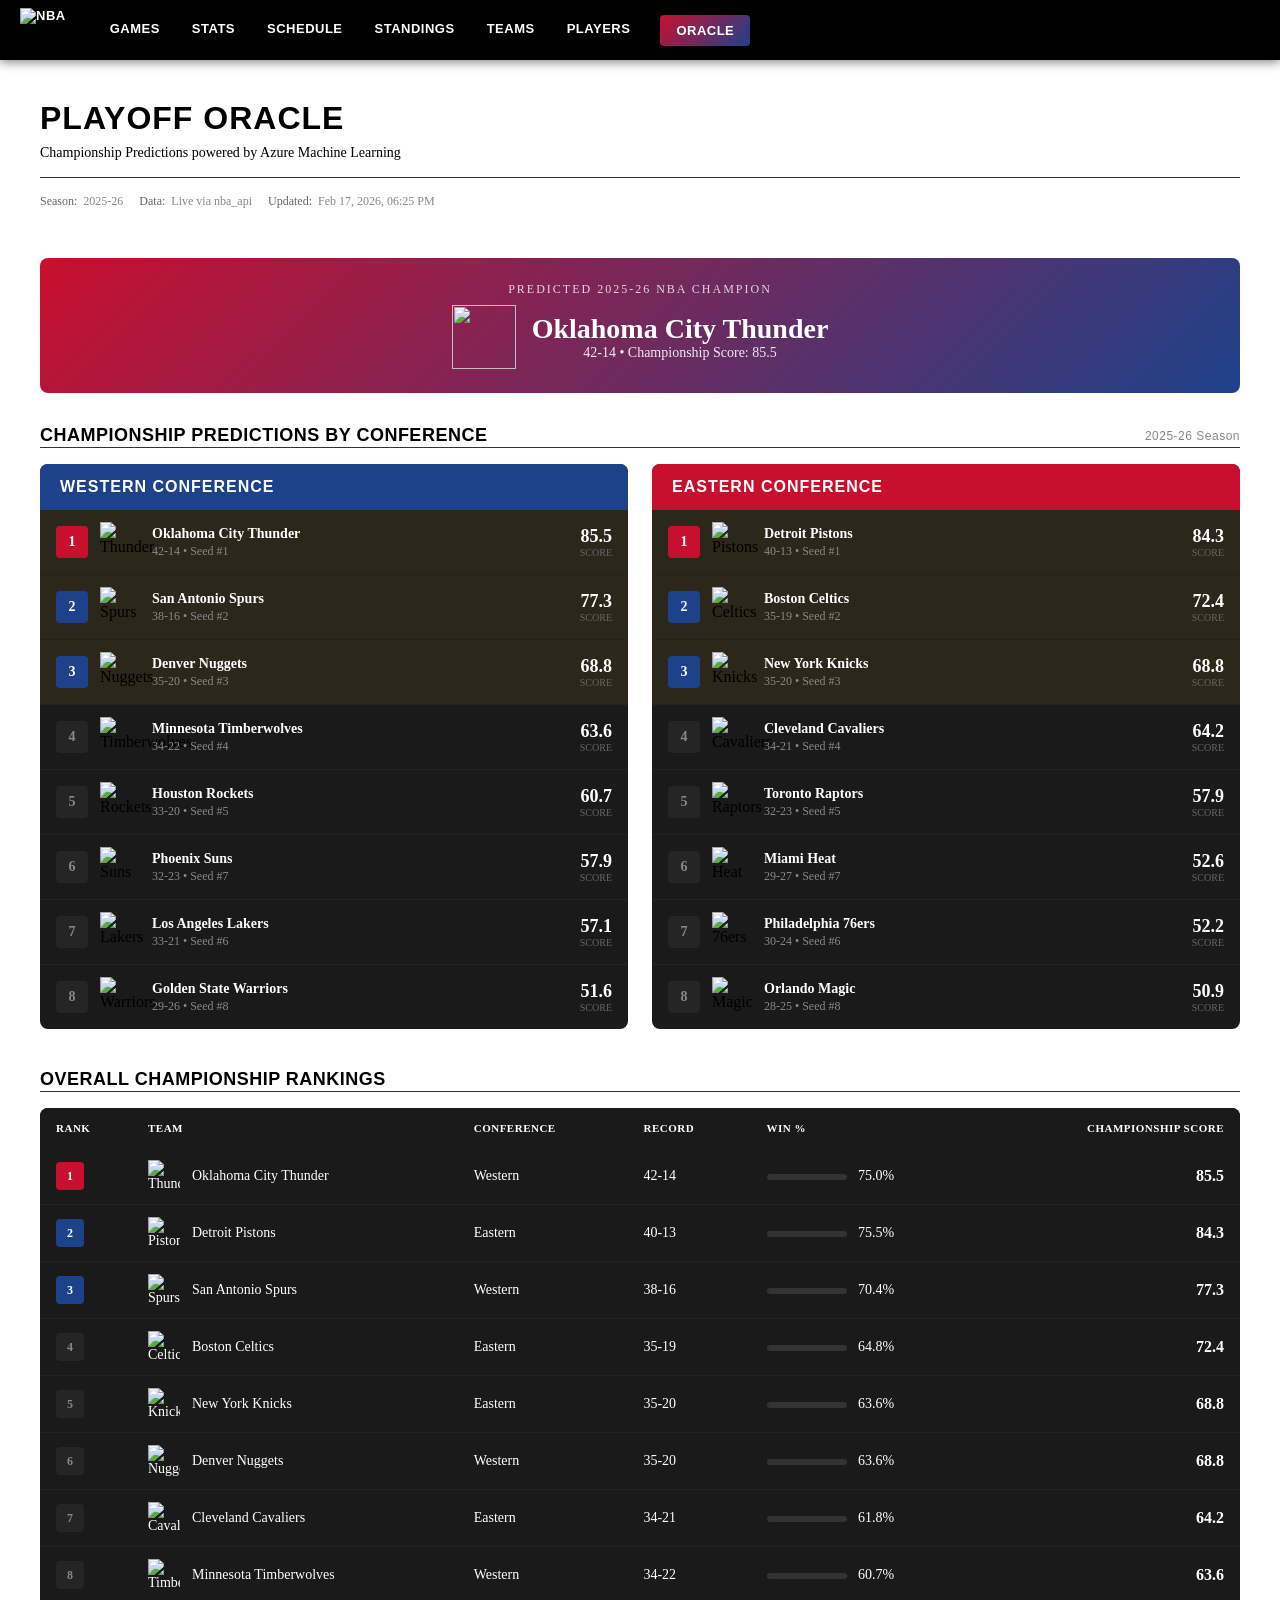
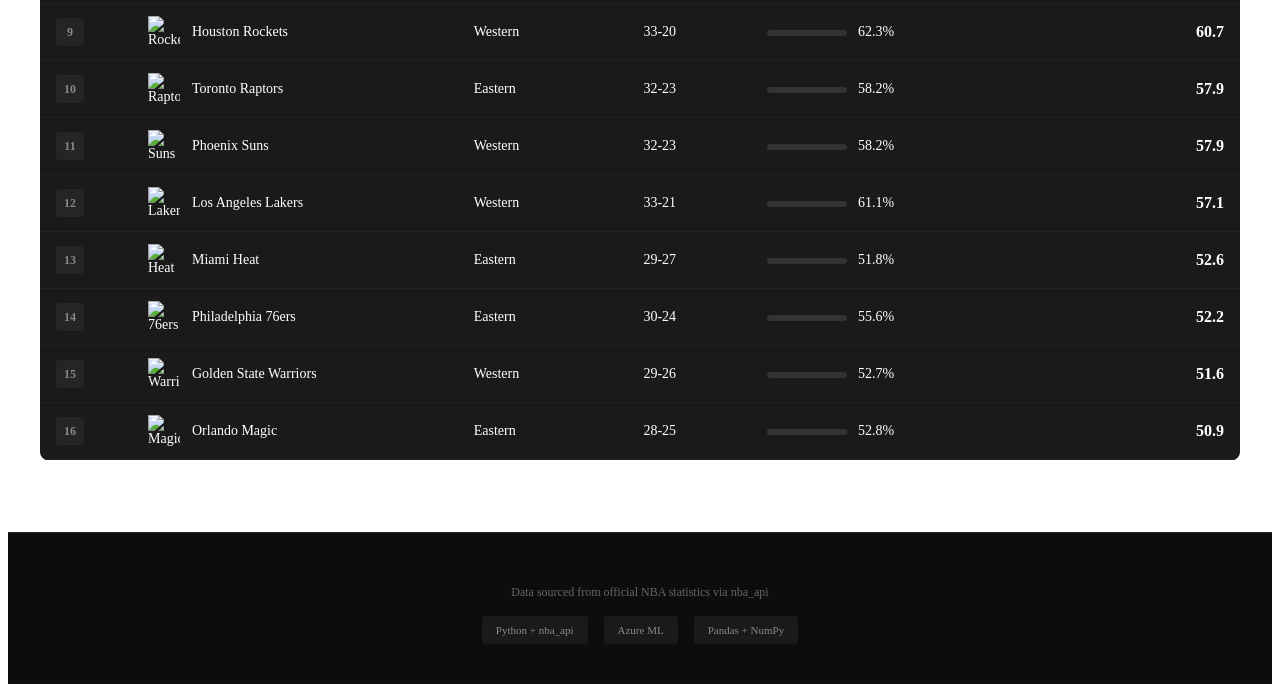
==== predictions.html @ 9b32a49f "Add NBA Oracle with live 2025-26 season data and championship predictions" ====
<!DOCTYPE html>
<!-- NBA Playoff Oracle - Championship Predictions -->
<html lang="en" data-version="4.104.1" data-theme="NBA"><head><meta http-equiv="Content-Type" content="text/html; charset=UTF-8">
<link rel="manifest" href="https://www.nba.com/site-manifest.json">
<meta name="viewport" content="width=device-width,initial-scale=1,minimum-scale=1,maximum-scale=1,user-scalable=no">
<title>Playoff Oracle | Championship Predictions | NBA.com</title>
<meta name="description" content="AI-Powered NBA Championship Predictions using Azure Machine Learning">
<link rel="icon" href="https://www.nba.com/favicon.ico">
<link rel="icon" type="image/png" sizes="32x32" href="https://www.nba.com/favicon-32x32.png">
<link rel="icon" type="image/png" sizes="16x16" href="https://www.nba.com/favicon-16x16.png">
<link rel="apple-touch-icon" href="https://www.nba.com/apple-touch-icon.png">
<meta name="msapplication-TileColor" content="#da532c">
<meta property="og:site_name" content="NBA">
<link rel="preconnect" href="https://fonts.gstatic.com/" crossorigin="">
<link rel="stylesheet" href="./Stats_files/91a6753dacb10bba.css" data-n-g="">
<link rel="stylesheet" href="./Stats_files/158de827fd463d06.css" data-n-p="">
<link rel="stylesheet" href="./Stats_files/54efc4698228ba94.css" data-n-p="">
<style>
/* NBA Playoff Oracle - Clean NBA.com Style */
.oracle-page-header {
    background: #ffffff;
    padding: 32px 0 24px 0;
    border-bottom: 1px solid #ffffff;
}
.oracle-page-header-inner {
    max-width: 1200px;
    margin: 0 auto;
    padding: 0 16px;
}
.oracle-page-header h1 {
    font-family: 'Roboto Condensed', sans-serif;
    font-size: 32px;
    font-weight: 700;
    color: #000000;
    text-transform: uppercase;
    margin: 0 0 8px 0;
    letter-spacing: 1px;
}
.oracle-page-header p {
    color: #888;
    font-size: 14px;
    color: #000000;
    margin: 0;
}
.oracle-subtitle {
    display: flex;
    align-items: center;
    gap: 16px;
    margin-top: 16px;
    padding-top: 16px;
    border-top: 1px solid #333;
}
.oracle-subtitle-item {
    display: flex;
    align-items: center;
    gap: 6px;
    font-size: 12px;
    color: #666;
}
.oracle-subtitle-item span {
    color: #888;
}

/* Main Content Area - NBA Style */
.MainContent { background: #ffffff; min-height: 100vh; }
.oracle-container {
    max-width: 1200px;
    margin: 0 auto;
    padding: 24px 16px;
}
.section-title {
    font-family: 'Roboto Condensed', sans-serif;
    font-size: 18px;
    font-weight: 700;
    color: #000000;
    text-transform: uppercase;
    margin-bottom: 16px;
    padding-bottom: 1px;
    border-bottom: 1px solid #333;
    display: flex;
    justify-content: space-between;
    align-items: center;
    letter-spacing: 0.5px;
}
.section-title .season {
    font-size: 12px;
    color: #888;
    font-weight: 400;
    text-transform: none;
}

/* Conference Grid */
.conference-grid {
    display: grid;
    grid-template-columns: repeat(2, 1fr);
    gap: 24px;
    margin-bottom: 40px;
}
@media (max-width: 768px) {
    .conference-grid { grid-template-columns: 1fr; }
}
.conference-panel {
    background: #1a1a1a;
    border-radius: 8px;
    overflow: hidden;
}
.conference-header {
    padding: 14px 20px;
    font-family: 'Roboto Condensed', sans-serif;
    font-size: 16px;
    font-weight: 700;
    text-transform: uppercase;
    letter-spacing: 1px;
    color: #fff;
}
.conference-header.west { background: #1d428a; }
.conference-header.east { background: #c8102e; }

/* Team Row - NBA Table Style */
.team-row {
    display: flex;
    align-items: center;
    padding: 12px 16px;
    border-bottom: 1px solid #222;
    transition: background 0.15s;
}
.team-row:hover { background: rgba(255,255,255,0.03); }
.team-row:last-child { border-bottom: none; }
.team-row.top-3 { background: rgba(253,185,39,0.08); }
.team-rank {
    width: 32px;
    height: 32px;
    display: flex;
    align-items: center;
    justify-content: center;
    font-weight: 700;
    font-size: 14px;
    border-radius: 4px;
    margin-right: 12px;
    flex-shrink: 0;
}
.team-rank.gold { background: #c8102e; color: #fff; }
.team-rank.silver { background: #1d428a; color: #fff; }
.team-rank.bronze { background: #1d428a; color: #fff; }
.team-rank.regular { background: #252525; color: #888; }
.team-logo-cell {
    width: 40px;
    height: 40px;
    margin-right: 12px;
    flex-shrink: 0;
}
.team-logo-cell img {
    width: 100%;
    height: 100%;
    object-fit: contain;
}
.team-info-cell { flex: 1; }
.team-name-text {
    font-weight: 700;
    font-size: 14px;
    color: #fff;
    margin-bottom: 2px;
}
.team-record-text {
    font-size: 12px;
    color: #888;
}
.team-score-cell {
    text-align: right;
    padding-left: 12px;
}
.score-value {
    font-weight: 700;
    font-size: 18px;
    color: #fff;
}
.score-label {
    font-size: 10px;
    color: #666;
    text-transform: uppercase;
}

/* Rankings Table - NBA Stats Style */
.StatsTableContainer {
    background: #1a1a1a;
    border-radius: 8px;
    overflow: hidden;
}
.StatsTable {
    width: 100%;
    border-collapse: collapse;
}
.StatsTable thead {
    background: #1a1a1a;
}
.StatsTable th {
    padding: 14px 16px;
    text-align: left;
    font-size: 11px;
    font-weight: 700;
    text-transform: uppercase;
    letter-spacing: 0.5px;
    color: #fff;
}
.StatsTable th:last-child { text-align: right; }
.StatsTable td {
    padding: 12px 16px;
    border-bottom: 1px solid #222;
    font-size: 14px;
    color: #fff;
}
.StatsTable td:last-child { text-align: right; }
.StatsTable tr:hover td { background: rgba(255,255,255,0.02); }
.StatsTable .team-cell {
    display: flex;
    align-items: center;
    gap: 12px;
}
.StatsTable .team-cell img {
    width: 32px;
    height: 32px;
    object-fit: contain;
}
.win-bar {
    width: 80px;
    height: 6px;
    background: #333;
    border-radius: 3px;
    overflow: hidden;
    display: inline-block;
    vertical-align: middle;
    margin-right: 8px;
}
.win-bar-fill {
    height: 100%;
    background: #c8102e;
    border-radius: 3px;
}

/* Footer */
.oracle-footer {
    background: #0d0d0d;
    padding: 40px 16px;
    text-align: center;
    border-top: 1px solid #222;
    margin-top: 48px;
}
.oracle-footer p {
    color: #666;
    font-size: 12px;
    margin-bottom: 16px;
}
.tech-badges {
    display: flex;
    justify-content: center;
    gap: 16px;
    flex-wrap: wrap;
}
.tech-badge {
    display: inline-flex;
    align-items: center;
    gap: 6px;
    padding: 8px 14px;
    background: #1a1a1a;
    border-radius: 4px;
    font-size: 11px;
    color: #888;
}

/* Custom Navigation Bar with NBA Logo */
.custom-nav-bar {
  position: fixed;
  top: 0;
  left: 0;
  right: 0;
  height: 60px;
  background: #000;
  display: flex;
  align-items: center;
  z-index: 99999;
  box-shadow: 0 2px 10px rgba(0,0,0,0.5);
  font-family: 'Roboto', sans-serif;
  padding: 0 20px;
}
.custom-nav-bar .nav-logo-link {
  display: flex;
  align-items: center;
  margin-right: 30px;
  padding: 0;
}
.custom-nav-bar .nav-logo {
  height: 42px;
  width: auto;
}
.custom-nav-bar .nav-links {
  display: flex;
  align-items: center;
  gap: 4px;
}
.custom-nav-bar a {
  color: white;
  text-decoration: none;
  padding: 8px 14px;
  font-weight: 600;
  font-size: 13px;
  text-transform: uppercase;
  letter-spacing: 0.5px;
  transition: all 0.2s ease;
  border-bottom: 3px solid transparent;
}
.custom-nav-bar a:hover {
  color: #fff;
  border-bottom-color: rgba(200,16,46,0.5);
}
.custom-nav-bar a.active {
  color: #fff;
  border-bottom-color: #c8102e;
}
.custom-nav-bar a.oracle-link {
  background: linear-gradient(135deg, #c8102e 0%, #1d428a 100%);
  color: #fff;
  font-weight: 700;
  border-radius: 4px;
  margin-left: 12px;
  border-bottom: none;
  padding: 8px 16px;
}
.custom-nav-bar a.oracle-link:hover {
  background: linear-gradient(135deg, #e01234 0%, #2558b3 100%);
  border-bottom: none;
}
body {
  padding-top: 60px !important;
}
</style>
</head>
<body data-drawer-open="false">
<nav class="custom-nav-bar">
  <a href="Games.html" class="nav-logo-link"><img src="https://cdn.nba.com/logos/leagues/logo-nba.svg" alt="NBA" class="nav-logo"></a>
  <div class="nav-links">
    <a href="Games.html">Games</a>
    <a href="Stats.html">Stats</a>
    <a href="Schedule.html">Schedule</a>
    <a href="Standings.html">Standings</a>
    <a href="Teams.html">Teams</a>
    <a href="Players.html">Players</a>
    <a href="predictions.html" class="oracle-link active">Oracle</a>
  </div>
</nav>
<script src="nba-data-loader.js"></script>
<script src="nba-live-data.js"></script>
<div id="__next">

<!-- Page Header -->
<div class="oracle-page-header">
    <div class="oracle-page-header-inner">
        <h1>Playoff Oracle</h1>
        <p>Championship Predictions powered by Azure Machine Learning</p>
        <div class="oracle-subtitle">
            <div class="oracle-subtitle-item">Season: <span>2025-26</span></div>
            <div class="oracle-subtitle-item">Data: <span>Live via nba_api</span></div>
            <div class="oracle-subtitle-item">Updated: <span id="last-updated">Loading...</span></div>
        </div>
    </div>
</div>

<!-- Main Content -->
<main class="MainContent">
<div class="oracle-container">

    <!-- Conference Predictions -->
    <div class="section-title">
        Championship Predictions by Conference
        <span class="season">2025-26 Season</span>
    </div>
    
    <div class="conference-grid">
        <!-- Western Conference -->
        <div class="conference-panel">
            <div class="conference-header west">Western Conference</div>
            <div id="west-teams"></div>
        </div>
        
        <!-- Eastern Conference -->
        <div class="conference-panel">
            <div class="conference-header east">Eastern Conference</div>
            <div id="east-teams"></div>
        </div>
    </div>

    <!-- Overall Rankings Table -->
    <div class="section-title">Overall Championship Rankings</div>
    <div class="StatsTableContainer">
        <table class="StatsTable">
            <thead>
                <tr>
                    <th style="width:60px;">Rank</th>
                    <th>Team</th>
                    <th>Conference</th>
                    <th>Record</th>
                    <th>Win %</th>
                    <th style="text-align:right;">Championship Score</th>
                </tr>
            </thead>
            <tbody id="rankings-body"></tbody>
        </table>
    </div>

</div>
</main>

<!-- Footer -->
<div class="oracle-footer">
    <p>Data sourced from official NBA statistics via nba_api</p>
    <div class="tech-badges">
        <span class="tech-badge">Python + nba_api</span>
        <span class="tech-badge">Azure ML</span>
        <span class="tech-badge">Pandas + NumPy</span>
    </div>
</div>

</div>

<script>
// Get team logo URL
function getTeamLogo(teamId) {
    return `https://cdn.nba.com/logos/nba/${teamId}/global/L/logo.svg`;
}

// Calculate Championship Score based on various factors
function calculateChampionshipScore(team, allTeams) {
    const wins = team.wins || 0;
    const losses = team.losses || 0;
    const totalGames = wins + losses;
    const winPct = totalGames > 0 ? wins / totalGames : 0;
    
    // Base score from win percentage (max 50 points)
    let score = winPct * 50;
    
    // Bonus for high win total (max 30 points)
    const maxWins = Math.max(...allTeams.map(t => t.wins || 0));
    score += (wins / maxWins) * 30;
    
    // Playoff position bonus (max 20 points)
    const rank = team.rank || 15;
    if (rank <= 6) score += (7 - rank) * 3; // Top 6 get playoff bonus
    else if (rank <= 10) score += (11 - rank) * 1.5; // Play-in bonus
    
    return Math.round(score * 10) / 10;
}

function getRankClass(rank) {
    if (rank === 1) return 'gold';
    if (rank === 2) return 'silver';
    if (rank === 3) return 'bronze';
    return 'regular';
}

async function loadAndRenderPredictions() {
    try {
        // Load live data
        const response = await fetch('data/nba_standings_live.json');
        if (!response.ok) throw new Error('Could not load standings data');
        
        const standings = await response.json();
        
        // Update last fetched time
        if (standings.fetched_at) {
            const date = new Date(standings.fetched_at);
            document.getElementById('last-updated').textContent = date.toLocaleDateString('en-US', {
                month: 'short', day: 'numeric', year: 'numeric', hour: '2-digit', minute: '2-digit'
            });
        }
        
        const eastTeams = standings.Eastern || [];
        const westTeams = standings.Western || [];
        const allTeams = [...eastTeams, ...westTeams];
        
        // Calculate championship scores
        const processedEast = eastTeams.map(team => ({
            ...team,
            conf: 'East',
            score: calculateChampionshipScore(team, allTeams)
        })).sort((a, b) => b.score - a.score);
        
        const processedWest = westTeams.map(team => ({
            ...team,
            conf: 'West',
            score: calculateChampionshipScore(team, allTeams)
        })).sort((a, b) => b.score - a.score);
        
        // Render Western Conference
        document.getElementById('west-teams').innerHTML = processedWest.slice(0, 8).map((team, i) => `
            <div class="team-row ${i < 3 ? 'top-3' : ''}">
                <div class="team-rank ${getRankClass(i+1)}">${i+1}</div>
                <div class="team-logo-cell"><img src="${getTeamLogo(team.team_id)}" alt="${team.team_name}"></div>
                <div class="team-info-cell">
                    <div class="team-name-text">${team.team_city} ${team.team_name}</div>
                    <div class="team-record-text">${team.wins}-${team.losses} • Seed #${team.rank}</div>
                </div>
                <div class="team-score-cell">
                    <div class="score-value">${team.score.toFixed(1)}</div>
                    <div class="score-label">Score</div>
                </div>
            </div>
        `).join('');
        
        // Render Eastern Conference
        document.getElementById('east-teams').innerHTML = processedEast.slice(0, 8).map((team, i) => `
            <div class="team-row ${i < 3 ? 'top-3' : ''}">
                <div class="team-rank ${getRankClass(i+1)}">${i+1}</div>
                <div class="team-logo-cell"><img src="${getTeamLogo(team.team_id)}" alt="${team.team_name}"></div>
                <div class="team-info-cell">
                    <div class="team-name-text">${team.team_city} ${team.team_name}</div>
                    <div class="team-record-text">${team.wins}-${team.losses} • Seed #${team.rank}</div>
                </div>
                <div class="team-score-cell">
                    <div class="score-value">${team.score.toFixed(1)}</div>
                    <div class="score-label">Score</div>
                </div>
            </div>
        `).join('');
        
        // Render Overall Rankings Table
        const allProcessed = [...processedEast, ...processedWest].sort((a, b) => b.score - a.score);
        document.getElementById('rankings-body').innerHTML = allProcessed.slice(0, 16).map((team, i) => {
            const totalGames = team.wins + team.losses;
            const winPct = totalGames > 0 ? (team.wins / totalGames * 100) : 0;
            return `
            <tr>
                <td><div class="team-rank ${getRankClass(i+1)}" style="width:28px;height:28px;font-size:12px;">${i+1}</div></td>
                <td>
                    <div class="team-cell">
                        <img src="${getTeamLogo(team.team_id)}" alt="${team.team_name}">
                        <span>${team.team_city} ${team.team_name}</span>
                    </div>
                </td>
                <td>${team.conf}ern</td>
                <td>${team.wins}-${team.losses}</td>
                <td>
                    <span class="win-bar"><span class="win-bar-fill" style="width:${winPct}%"></span></span>
                    ${winPct.toFixed(1)}%
                </td>
                <td style="color:#fff;font-weight:700;font-size:16px;">${team.score.toFixed(1)}</td>
            </tr>
        `}).join('');
        
        // Add predicted champion banner
        const champion = allProcessed[0];
        if (champion) {
            const banner = document.createElement('div');
            banner.className = 'champion-prediction';
            banner.innerHTML = `
                <div style="background: linear-gradient(135deg, #c8102e 0%, #1d428a 100%); color: white; padding: 24px; border-radius: 8px; text-align: center; margin-bottom: 32px;">
                    <div style="font-size: 12px; text-transform: uppercase; letter-spacing: 2px; margin-bottom: 8px; opacity: 0.8;">Predicted 2025-26 NBA Champion</div>
                    <div style="display: flex; align-items: center; justify-content: center; gap: 16px;">
                        <img src="${getTeamLogo(champion.team_id)}" style="width: 64px; height: 64px;">
                        <div>
                            <div style="font-size: 28px; font-weight: 700;">${champion.team_city} ${champion.team_name}</div>
                            <div style="font-size: 14px; opacity: 0.9;">${champion.wins}-${champion.losses} • Championship Score: ${champion.score.toFixed(1)}</div>
                        </div>
                    </div>
                </div>
            `;
            const container = document.querySelector('.oracle-container');
            const firstSection = container.querySelector('.section-title');
            container.insertBefore(banner, firstSection);
        }
        
    } catch (error) {
        console.error('Error loading predictions:', error);
        document.getElementById('west-teams').innerHTML = '<div style="padding:20px;color:#888;">Error loading data. Run fetch_live_data.py first.</div>';
        document.getElementById('east-teams').innerHTML = '<div style="padding:20px;color:#888;">Error loading data. Run fetch_live_data.py first.</div>';
    }
}

// Initialize
document.addEventListener('DOMContentLoaded', loadAndRenderPredictions);
</script>

</body></html>
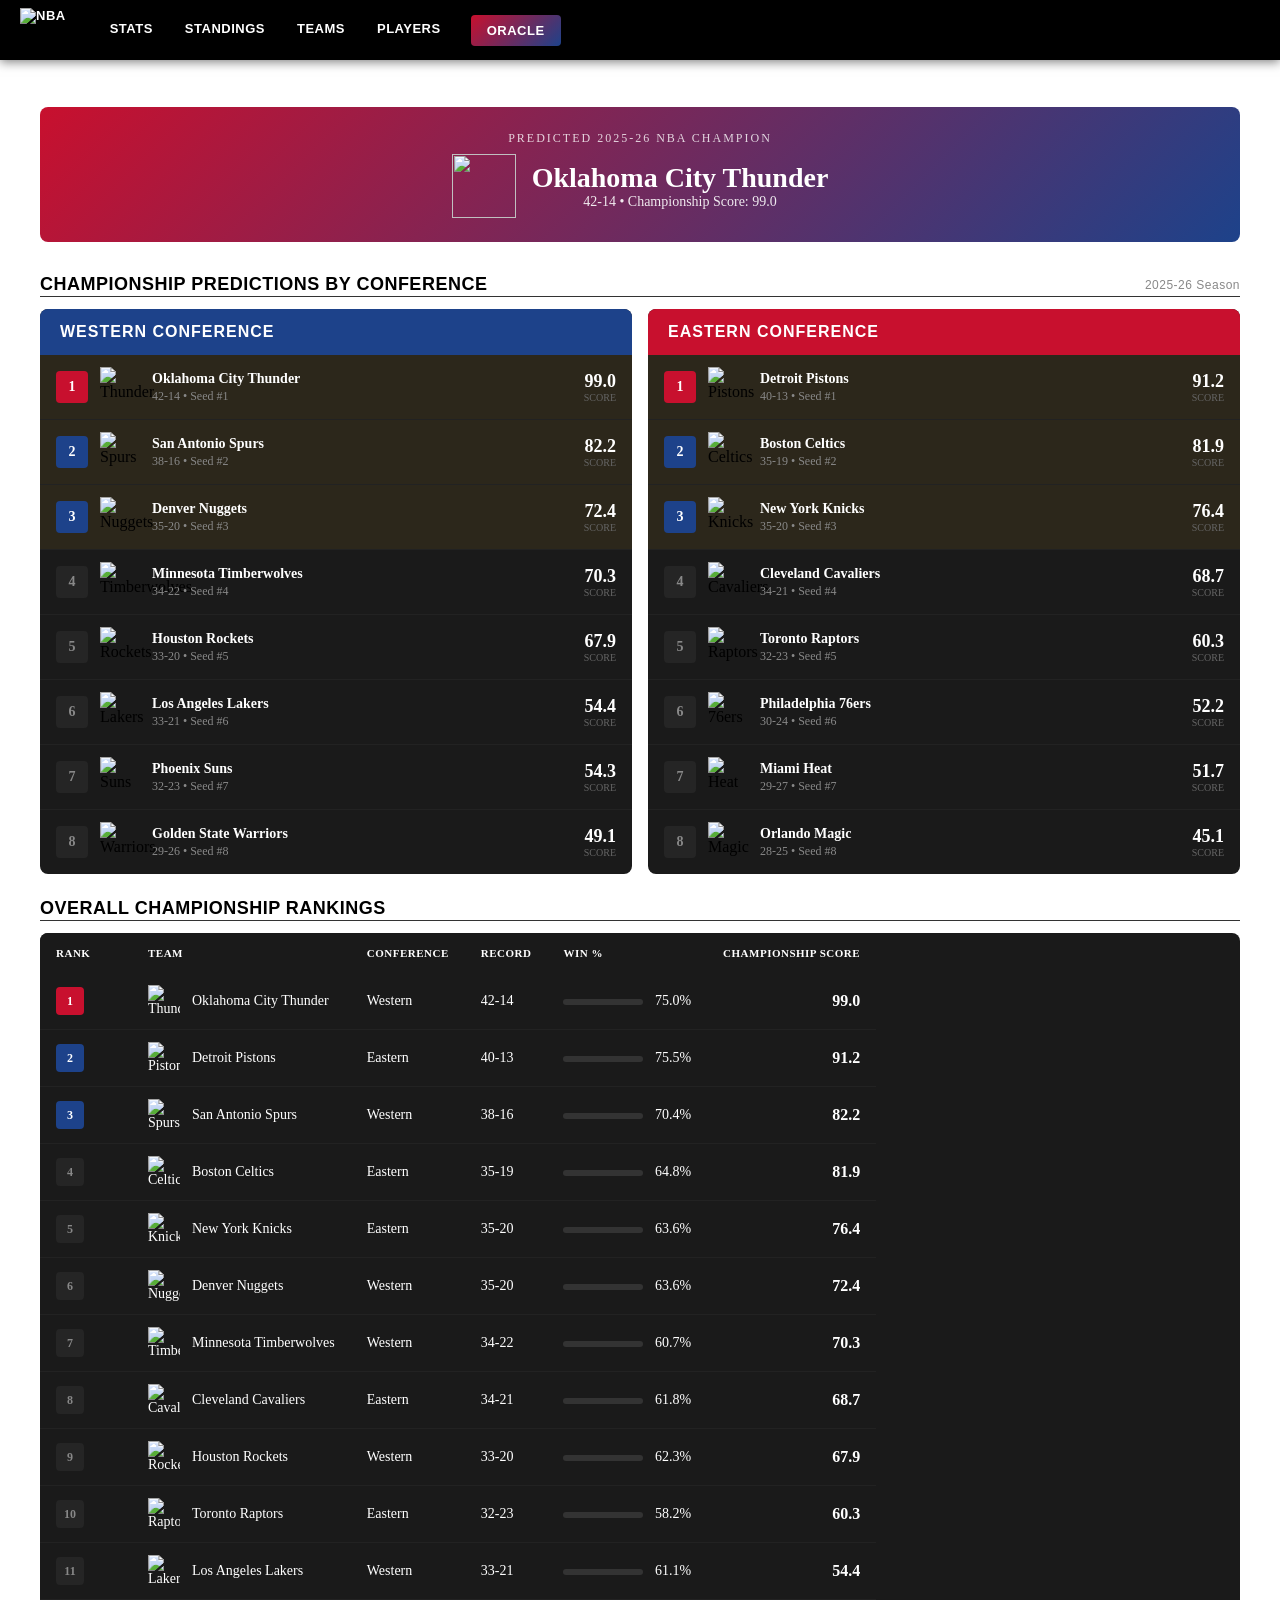
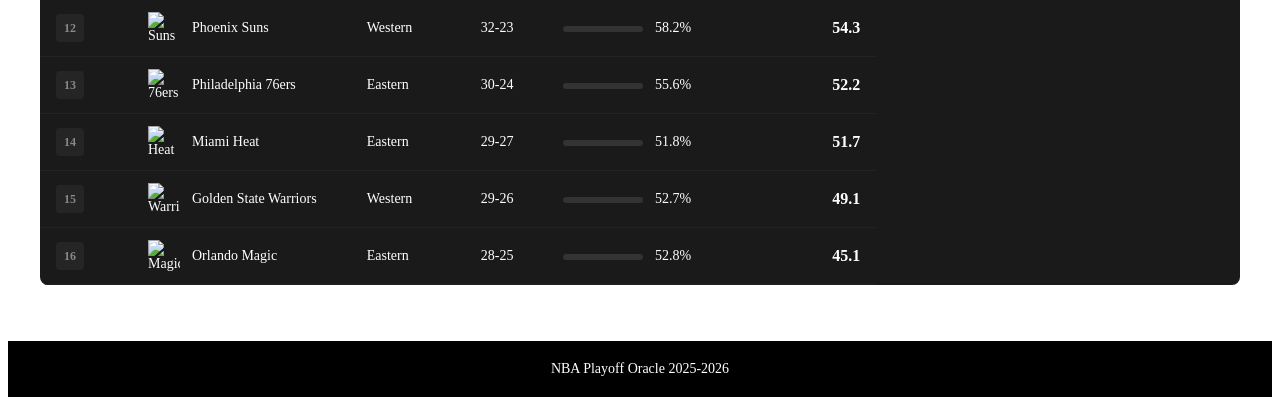
==== commit a320331d: "Add CSS and JavaScript fixes for saved NBA.com pages - Introduced a new CSS file (nba-fix.css) to hi" ====
--- a/predictions.html
+++ b/predictions.html
@@ -19,46 +19,60 @@
 /* NBA Playoff Oracle - Clean NBA.com Style */
 .oracle-page-header {
     background: #ffffff;
-    padding: 32px 0 24px 0;
-    border-bottom: 1px solid #ffffff;
+    padding: 12px 0;
+    border-bottom: 1px solid #e5e5e5;
 }
 .oracle-page-header-inner {
     max-width: 1200px;
     margin: 0 auto;
     padding: 0 16px;
+    display: flex;
+    align-items: center;
+    justify-content: space-between;
+    flex-wrap: wrap;
+    gap: 8px;
+}
+.oracle-header-left {
+    display: flex;
+    align-items: center;
+    gap: 16px;
 }
 .oracle-page-header h1 {
     font-family: 'Roboto Condensed', sans-serif;
-    font-size: 32px;
+    font-size: 24px;
     font-weight: 700;
     color: #000000;
     text-transform: uppercase;
-    margin: 0 0 8px 0;
+    margin: 0;
     letter-spacing: 1px;
 }
-.oracle-page-header p {
-    color: #888;
-    font-size: 14px;
-    color: #000000;
+.oracle-page-header .subtitle {
+    color: #666;
+    font-size: 13px;
     margin: 0;
+    border-left: 1px solid #ddd;
+    padding-left: 16px;
 }
 .oracle-subtitle {
-    display: flex;
-    align-items: center;
-    gap: 16px;
-    margin-top: 16px;
-    padding-top: 16px;
-    border-top: 1px solid #333;
-}
-.oracle-subtitle-item {
     display: flex;
     align-items: center;
     gap: 6px;
     font-size: 12px;
     color: #666;
 }
+.oracle-subtitle-item {
+    display: inline-flex;
+    align-items: center;
+    gap: 4px;
+    padding: 0 8px;
+    border-right: 1px solid #ddd;
+}
+.oracle-subtitle-item:last-child {
+    border-right: none;
+}
 .oracle-subtitle-item span {
-    color: #888;
+    color: #333;
+    font-weight: 600;
 }
 
 /* Main Content Area - NBA Style */
@@ -66,7 +80,7 @@
 .oracle-container {
     max-width: 1200px;
     margin: 0 auto;
-    padding: 24px 16px;
+    padding: 16px;
 }
 .section-title {
     font-family: 'Roboto Condensed', sans-serif;
@@ -74,7 +88,7 @@
     font-weight: 700;
     color: #000000;
     text-transform: uppercase;
-    margin-bottom: 16px;
+    margin-bottom: 12px;
     padding-bottom: 1px;
     border-bottom: 1px solid #333;
     display: flex;
@@ -93,8 +107,8 @@
 .conference-grid {
     display: grid;
     grid-template-columns: repeat(2, 1fr);
-    gap: 24px;
-    margin-bottom: 40px;
+    gap: 16px;
+    margin-bottom: 24px;
 }
 @media (max-width: 768px) {
     .conference-grid { grid-template-columns: 1fr; }
@@ -240,10 +254,10 @@
 /* Footer */
 .oracle-footer {
     background: #0d0d0d;
-    padding: 40px 16px;
+    padding: 24px 16px;
     text-align: center;
     border-top: 1px solid #222;
-    margin-top: 48px;
+    margin-top: 24px;
 }
 .oracle-footer p {
     color: #666;
@@ -333,14 +347,12 @@
   padding-top: 60px !important;
 }
 </style>
-</head>
+<link rel="stylesheet" href="./nba-fix.css"></head>
 <body data-drawer-open="false">
 <nav class="custom-nav-bar">
-  <a href="Games.html" class="nav-logo-link"><img src="https://cdn.nba.com/logos/leagues/logo-nba.svg" alt="NBA" class="nav-logo"></a>
+  <a href="index.html" class="nav-logo-link"><img src="https://cdn.nba.com/logos/leagues/logo-nba.svg" alt="NBA" class="nav-logo"></a>
   <div class="nav-links">
-    <a href="Games.html">Games</a>
     <a href="Stats.html">Stats</a>
-    <a href="Schedule.html">Schedule</a>
     <a href="Standings.html">Standings</a>
     <a href="Teams.html">Teams</a>
     <a href="Players.html">Players</a>
@@ -354,8 +366,10 @@
 <!-- Page Header -->
 <div class="oracle-page-header">
     <div class="oracle-page-header-inner">
-        <h1>Playoff Oracle</h1>
-        <p>Championship Predictions powered by Azure Machine Learning</p>
+        <div class="oracle-header-left">
+            <h1>Playoff Oracle</h1>
+            <p class="subtitle">Championship Predictions powered by Azure Machine Learning</p>
+        </div>
         <div class="oracle-subtitle">
             <div class="oracle-subtitle-item">Season: <span>2025-26</span></div>
             <div class="oracle-subtitle-item">Data: <span>Live via nba_api</span></div>
@@ -427,28 +441,6 @@
     return `https://cdn.nba.com/logos/nba/${teamId}/global/L/logo.svg`;
 }
 
-// Calculate Championship Score based on various factors
-function calculateChampionshipScore(team, allTeams) {
-    const wins = team.wins || 0;
-    const losses = team.losses || 0;
-    const totalGames = wins + losses;
-    const winPct = totalGames > 0 ? wins / totalGames : 0;
-    
-    // Base score from win percentage (max 50 points)
-    let score = winPct * 50;
-    
-    // Bonus for high win total (max 30 points)
-    const maxWins = Math.max(...allTeams.map(t => t.wins || 0));
-    score += (wins / maxWins) * 30;
-    
-    // Playoff position bonus (max 20 points)
-    const rank = team.rank || 15;
-    if (rank <= 6) score += (7 - rank) * 3; // Top 6 get playoff bonus
-    else if (rank <= 10) score += (11 - rank) * 1.5; // Play-in bonus
-    
-    return Math.round(score * 10) / 10;
-}
-
 function getRankClass(rank) {
     if (rank === 1) return 'gold';
     if (rank === 2) return 'silver';
@@ -458,39 +450,30 @@
 
 async function loadAndRenderPredictions() {
     try {
-        // Load live data
-        const response = await fetch('data/nba_standings_live.json');
-        if (!response.ok) throw new Error('Could not load standings data');
-        
-        const standings = await response.json();
+        // Load pre-calculated predictions from championship_prediction_data.json
+        const predResponse = await fetch('data/championship_prediction_data.json');
+        if (!predResponse.ok) throw new Error('Could not load prediction data');
+        
+        const predData = await predResponse.json();
         
         // Update last fetched time
-        if (standings.fetched_at) {
-            const date = new Date(standings.fetched_at);
+        if (predData.fetched_at) {
+            const date = new Date(predData.fetched_at);
             document.getElementById('last-updated').textContent = date.toLocaleDateString('en-US', {
                 month: 'short', day: 'numeric', year: 'numeric', hour: '2-digit', minute: '2-digit'
             });
         }
         
-        const eastTeams = standings.Eastern || [];
-        const westTeams = standings.Western || [];
-        const allTeams = [...eastTeams, ...westTeams];
-        
-        // Calculate championship scores
-        const processedEast = eastTeams.map(team => ({
-            ...team,
-            conf: 'East',
-            score: calculateChampionshipScore(team, allTeams)
-        })).sort((a, b) => b.score - a.score);
-        
-        const processedWest = westTeams.map(team => ({
-            ...team,
-            conf: 'West',
-            score: calculateChampionshipScore(team, allTeams)
-        })).sort((a, b) => b.score - a.score);
+        const predictions = predData.predictions || [];
+        
+        // Separate by conference
+        const westTeams = predictions.filter(t => t.conference === 'West')
+            .sort((a, b) => b.championship_score - a.championship_score);
+        const eastTeams = predictions.filter(t => t.conference === 'East')
+            .sort((a, b) => b.championship_score - a.championship_score);
         
         // Render Western Conference
-        document.getElementById('west-teams').innerHTML = processedWest.slice(0, 8).map((team, i) => `
+        document.getElementById('west-teams').innerHTML = westTeams.slice(0, 8).map((team, i) => `
             <div class="team-row ${i < 3 ? 'top-3' : ''}">
                 <div class="team-rank ${getRankClass(i+1)}">${i+1}</div>
                 <div class="team-logo-cell"><img src="${getTeamLogo(team.team_id)}" alt="${team.team_name}"></div>
@@ -499,14 +482,14 @@
                     <div class="team-record-text">${team.wins}-${team.losses} • Seed #${team.rank}</div>
                 </div>
                 <div class="team-score-cell">
-                    <div class="score-value">${team.score.toFixed(1)}</div>
+                    <div class="score-value">${team.championship_score.toFixed(1)}</div>
                     <div class="score-label">Score</div>
                 </div>
             </div>
         `).join('');
         
         // Render Eastern Conference
-        document.getElementById('east-teams').innerHTML = processedEast.slice(0, 8).map((team, i) => `
+        document.getElementById('east-teams').innerHTML = eastTeams.slice(0, 8).map((team, i) => `
             <div class="team-row ${i < 3 ? 'top-3' : ''}">
                 <div class="team-rank ${getRankClass(i+1)}">${i+1}</div>
                 <div class="team-logo-cell"><img src="${getTeamLogo(team.team_id)}" alt="${team.team_name}"></div>
@@ -515,17 +498,16 @@
                     <div class="team-record-text">${team.wins}-${team.losses} • Seed #${team.rank}</div>
                 </div>
                 <div class="team-score-cell">
-                    <div class="score-value">${team.score.toFixed(1)}</div>
+                    <div class="score-value">${team.championship_score.toFixed(1)}</div>
                     <div class="score-label">Score</div>
                 </div>
             </div>
         `).join('');
         
         // Render Overall Rankings Table
-        const allProcessed = [...processedEast, ...processedWest].sort((a, b) => b.score - a.score);
+        const allProcessed = predictions.sort((a, b) => b.championship_score - a.championship_score);
         document.getElementById('rankings-body').innerHTML = allProcessed.slice(0, 16).map((team, i) => {
-            const totalGames = team.wins + team.losses;
-            const winPct = totalGames > 0 ? (team.wins / totalGames * 100) : 0;
+            const winPct = team.win_pct * 100;
             return `
             <tr>
                 <td><div class="team-rank ${getRankClass(i+1)}" style="width:28px;height:28px;font-size:12px;">${i+1}</div></td>
@@ -535,13 +517,13 @@
                         <span>${team.team_city} ${team.team_name}</span>
                     </div>
                 </td>
-                <td>${team.conf}ern</td>
+                <td>${team.conference}ern</td>
                 <td>${team.wins}-${team.losses}</td>
                 <td>
                     <span class="win-bar"><span class="win-bar-fill" style="width:${winPct}%"></span></span>
                     ${winPct.toFixed(1)}%
                 </td>
-                <td style="color:#fff;font-weight:700;font-size:16px;">${team.score.toFixed(1)}</td>
+                <td style="color:#fff;font-weight:700;font-size:16px;">${team.championship_score.toFixed(1)}</td>
             </tr>
         `}).join('');
         
@@ -557,7 +539,7 @@
                         <img src="${getTeamLogo(champion.team_id)}" style="width: 64px; height: 64px;">
                         <div>
                             <div style="font-size: 28px; font-weight: 700;">${champion.team_city} ${champion.team_name}</div>
-                            <div style="font-size: 14px; opacity: 0.9;">${champion.wins}-${champion.losses} • Championship Score: ${champion.score.toFixed(1)}</div>
+                            <div style="font-size: 14px; opacity: 0.9;">${champion.wins}-${champion.losses} • Championship Score: ${champion.championship_score.toFixed(1)}</div>
                         </div>
                     </div>
                 </div>
@@ -569,8 +551,8 @@
         
     } catch (error) {
         console.error('Error loading predictions:', error);
-        document.getElementById('west-teams').innerHTML = '<div style="padding:20px;color:#888;">Error loading data. Run fetch_live_data.py first.</div>';
-        document.getElementById('east-teams').innerHTML = '<div style="padding:20px;color:#888;">Error loading data. Run fetch_live_data.py first.</div>';
+        document.getElementById('west-teams').innerHTML = '<div style="padding:20px;color:#888;">Error loading data. Run fetch_all_nba_data.py first.</div>';
+        document.getElementById('east-teams').innerHTML = '<div style="padding:20px;color:#888;">Error loading data. Run fetch_all_nba_data.py first.</div>';
     }
 }
 
@@ -578,4 +560,6 @@
 document.addEventListener('DOMContentLoaded', loadAndRenderPredictions);
 </script>
 
-</body></html>
+<script src="./nba-fix.js"></script></body></html>
+
+
--- a/nba-fix.css
+++ b/nba-fix.css
@@ -0,0 +1,452 @@
+/* NBA Playoff Oracle - CSS Fix for saved NBA.com pages */
+
+/* Hide the hamburger menu button and its expanded navigation */
+.NavHamburger_hamburger__kqDDP,
+[class*="NavHamburger"],
+[class*="navToggle"],
+.NavHamburger_navToggle__nOZPv,
+button[title*="Navigation Toggle"] {
+    display: none !important;
+}
+
+/* Hide the expanded nav menu list and all its nested lists */
+#nav-ul,
+.NavBar_menu__yO4Am,
+[class*="NavBar_menu"],
+.NavBar_menu__yO4Am li ul,
+[class*="NavBarMenu"],
+[class*="NavMenu"],
+.NavBar_nav__U9xyc > div > ul {
+    display: none !important;
+}
+
+/* CRITICAL: Hide the specific dropdown classes that show as bullet lists */
+.NavDropdown_dropdown__HuIep,
+.NavDropdown_list__Phy7G,
+.NavDropdownChild_item__k5Oea,
+[class*="NavDropdown"],
+[class*="NavDropdownChild"],
+[class*="DropdownContent"],
+[class*="dropdown__"],
+[class*="Dropdown_"] {
+    display: none !important;
+}
+
+/* Hide all expanded sub-navigation lists */
+[class*="NavBar"] ul ul,
+[class*="BlockNav"],
+[class*="SubNav"],
+[class*="MegaMenu"],
+[class*="dropdown"] {
+    display: none !important;
+}
+
+/* Keep only our custom navigation visible */
+.custom-nav-bar {
+    display: flex !important;
+}
+
+/* Hide all expanded navigation menus and bullet lists from saved pages */
+body > div > ul,
+body > div > nav > ul,
+#__next > ul,
+#__next > div > ul:not([class]),
+main ~ ul,
+header ~ ul,
+nav ~ ul,
+button + ul,
+[role="navigation"] ul ul,
+.Navigation ul ul,
+[class*="Navigation"] > ul > li > ul,
+[class*="Menu"] ul,
+[class*="Drawer"] ul,
+[class*="Panel"] ul:not([class]) {
+    display: none !important;
+}
+
+/* Hide Navigation Toggle button and associated content */
+button:has(+ ul),
+button[aria-label*="Navigation"],
+button[aria-label*="Menu"],
+[class*="NavigationToggle"],
+[class*="HamburgerMenu"],
+[class*="MobileMenu"],
+[class*="mobile-menu"],
+[class*="nav-toggle"] {
+    display: none !important;
+}
+
+/* Hide any raw list that appears right after the header/nav */
+.custom-nav-bar ~ ul,
+.custom-nav-bar ~ div > ul:not([class]),
+header + ul,
+nav + ul {
+    display: none !important;
+}
+
+/* More specific: hide lists containing typical NBA.com navigation items */
+ul li a[href*="/allstar"],
+ul li a[href*="/games"],
+ul li a[href*="/schedule"],
+ul li a[href*="/standings"],
+ul li a[href*="/stats"],
+ul li a[href*="/teams"],
+ul li a[href*="/players"],
+ul li a[href*="/watch"],
+ul li a[href*="/news"] {
+    /* These links in bullet lists should be hidden */
+}
+
+/* Hide the entire list if it contains these navigation patterns */
+body > div:first-of-type > ul {
+    display: none !important;
+}
+
+/* Ensure main content is visible and properly styled */
+main,
+[class*="Main"],
+[class*="Content"],
+[class*="Games"],
+[class*="Scoreboard"],
+[class*="Schedule"],
+[class*="Standings"],
+[class*="Stats"],
+[class*="Teams"],
+[class*="Players"] {
+    display: block !important;
+    visibility: visible !important;
+}
+
+/* Fix body spacing */
+body {
+    background-color: #fff;
+}
+
+/* Hide broken image placeholders that show "Logo" text */
+img[alt="Logo"]:not([src]),
+img[src=""]:hover::before {
+    opacity: 0;
+}
+
+/* Style the main page content area */
+h1, h2, h3 {
+    color: #000;
+    margin-top: 20px;
+}
+
+/* Fix large unstyled list blocks - target by structure */
+body > div > ul:first-of-type,
+#__next > div > ul,
+[data-testid] > ul:not([class]) {
+    display: none !important;
+}
+
+/* ===== SIMPLE BLACK FOOTER ===== */
+/* Hide the original NBA.com footer */
+footer,
+[class*="Footer"],
+[class*="footer"],
+[class*="SiteFooter"],
+[data-testid="footer"],
+#footer {
+    display: none !important;
+}
+
+/* Custom simple black footer */
+body::after {
+    content: "NBA Playoff Oracle 2025-2026";
+    display: block;
+    width: 100%;
+    background-color: #000;
+    color: #fff;
+    text-align: center;
+    padding: 20px 0;
+    font-size: 14px;
+    margin-top: 40px;
+    position: relative;
+    bottom: 0;
+}
+
+/* ===== STANDINGS PAGE - Keep Original Style ===== */
+/* Only hide ads */
+[class*="DisplayAd"],
+[class*="GoogleDisplayAd"],
+[class*="adBlock"],
+[id*="_ad_"] {
+    display: none !important;
+}
+
+/* Fix container width to match NBA.com */
+[class*="MaxWidthContainer"],
+[class*="Layout_mainContent"],
+[class*="StandingsView"],
+[class*="Crom_container"] {
+    max-width: 100% !important;
+    width: 100% !important;
+    padding-left: 40px !important;
+    padding-right: 40px !important;
+}
+
+[class*="Crom_base"] {
+    max-width: 100% !important;
+    width: 100% !important;
+}
+
+[class*="Crom_table"] {
+    width: 100% !important;
+    display: table !important;
+    table-layout: auto !important;
+}
+
+/* Fix table row display */
+[class*="Crom_table"] tr {
+    display: table-row !important;
+}
+
+[class*="Crom_table"] td,
+[class*="Crom_table"] th {
+    display: table-cell !important;
+    vertical-align: middle !important;
+}
+
+/* Fix team cell - keep rank, logo, name inline */
+[class*="StatsStandingsTable_primary"],
+[class*="Crom_primary"] {
+    display: table-cell !important;
+}
+
+[class*="StatsStandingsTable_teamLink"] {
+    display: inline-flex !important;
+    align-items: center !important;
+    flex-wrap: nowrap !important;
+    white-space: nowrap !important;
+}
+
+[class*="StatsStandingsTable_teamRank"] {
+    display: inline-block !important;
+    margin-right: 8px !important;
+}
+
+[class*="StatsStandingsTable_teamLogoBlock"],
+[class*="TeamLogo_block"] {
+    display: inline-block !important;
+    margin-right: 8px !important;
+}
+
+[class*="StatsStandingsTable_teamCity"],
+[class*="StatsStandingsTable_teamName"] {
+    display: inline !important;
+}
+
+/* ===== FIX LEGENDS - Compact Grid Layout ===== */
+[class*="StandingsGlossary_base"] {
+    display: grid !important;
+    grid-template-columns: repeat(4, auto) !important;
+    gap: 4px 32px !important;
+    padding: 8px 20px !important;
+    background: #f8f8f8 !important;
+    border-radius: 4px !important;
+}
+
+[class*="StandingsGlossary_item"] {
+    display: inline-flex !important;
+    align-items: center !important;
+    gap: 4px !important;
+    white-space: nowrap !important;
+    margin: 0 !important;
+    padding: 2px 0 !important;
+    font-size: 12px !important;
+}
+
+[class*="StandingsGlossary_text10"] {
+    display: inline !important;
+    font-weight: bold !important;
+    color: #c9082a !important;
+}
+
+[class*="StandingsGlossary_text11"] {
+    display: inline !important;
+    color: #333 !important;
+}
+
+/* ===== FIX TIEBREAKER RULES - Very Compact ===== */
+[class*="StandingsRules_sr"] {
+    padding: 12px 20px !important;
+    font-size: 12px !important;
+    line-height: 1.5 !important;
+}
+
+[class*="StandingsRules_sr"] section {
+    margin-bottom: 8px !important;
+}
+
+[class*="StandingsRules_srTitle"] {
+    margin-bottom: 4px !important;
+    font-size: 13px !important;
+    font-weight: bold !important;
+}
+
+[class*="StandingsRules_srList"] {
+    display: inline !important;
+    padding-left: 0 !important;
+    list-style: none !important;
+    margin: 0 !important;
+}
+
+[class*="StandingsRules_srList"] li {
+    display: inline !important;
+    margin: 0 !important;
+    padding: 0 !important;
+}
+
+[class*="StandingsRules_srList"] li:not(:last-child)::after {
+    content: " | " !important;
+    color: #999 !important;
+}
+
+[class*="StandingsRules_srItem"] {
+    font-size: 12px !important;
+}
+
+/* Detailed tiebreaker paragraphs - smaller text */
+[class*="StandingsRules_sr"] p:not([class*="srTitle"]) {
+    font-size: 11px !important;
+    line-height: 1.4 !important;
+    margin: 4px 0 !important;
+    color: #555 !important;
+}
+
+/* ===== FIX HEADER - Remove Negative Space ===== */
+body {
+    padding-top: 0 !important;
+    margin-top: 0 !important;
+}
+
+/* Kill all the excess top spacing */
+#__next,
+#__next > div,
+#__next > div:first-child,
+[class*="Layout_layout"],
+[class*="Layout_base"],
+[class*="Layout_above"],
+[class*="Layout_layoutBase"] {
+    padding-top: 0 !important;
+    margin-top: 0 !important;
+}
+
+main,
+[class*="Layout_mainContent"] {
+    padding-top: 50px !important;
+    margin-top: 0 !important;
+}
+
+[class*="StandingsView"],
+[class*="LeagueStandings"] {
+    padding-top: 0 !important;
+    margin-top: 0 !important;
+}
+
+[class*="StandingsView_content"],
+[class*="PageHeader"],
+[class*="Block_block"] {
+    margin-top: 0 !important;
+    padding-top: 0 !important;
+}
+
+[class*="Block_blockContent"] {
+    padding: 8px 0 !important;
+}
+
+/* Reduce title top margin */
+[class*="LeagueStandings_title"],
+h1[class*="Standings"] {
+    margin-top: 0 !important;
+    margin-bottom: 8px !important;
+}
+
+/* Reduce blank space between sections */
+section[class*="Block_block"] {
+    margin-top: 0 !important;
+    margin-bottom: 4px !important;
+}
+
+/* Print button styling */
+button[class*="Button_button"] {
+    cursor: pointer !important;
+}
+
+/* ===== STATS PAGE - Fix negative space ===== */
+[class*="StatsHeader"],
+[class*="StatsBanner"],
+[class*="StatsView"] {
+    padding-top: 0 !important;
+    margin-top: 0 !important;
+}
+
+[class*="StatsHeader_base"],
+[class*="StatsBanner_base"] {
+    margin-top: 0 !important;
+    padding-top: 10px !important;
+}
+
+/* Stats page sub-navigation - reduce spacing */
+[class*="StatsTabNav"],
+[class*="StatsNav"] {
+    padding: 4px 0 !important;
+    margin: 0 !important;
+}
+
+[class*="StatsTabNav"] a,
+[class*="StatsNav"] a {
+    padding: 4px 12px !important;
+}
+
+/* Stats page content area */
+[class*="StatsView_content"],
+[class*="StatsHome"] {
+    padding-top: 8px !important;
+    margin-top: 0 !important;
+}
+
+/* Hide GAMES and SCHEDULE from original NBA nav */
+a[href*="/games"],
+a[href*="/schedule"],
+[data-text="GAMES"],
+[data-text="SCHEDULE"] {
+    display: none !important;
+}
+
+/* ===== PLAYERS PAGE - Hide Show Historic Toggle ===== */
+[class*="Toggle_toggle"][data-is-active="false"]:has(span:contains("Show Historic")),
+.Toggle_toggle__2_SBA.PlayerList_toggle__RL_YD,
+label:has(input[name="showHistoric"]),
+label:has(span.Toggle_labelText__XEXij) {
+    display: none !important;
+}
+
+/* Make sure pagination buttons are visible */
+.Pagination_buttons__YpLUe,
+.Pagination_button__sqGoH {
+    display: inline-flex !important;
+    cursor: pointer !important;
+}
+
+.Pagination_button__sqGoH:disabled {
+    opacity: 0.5;
+    cursor: not-allowed !important;
+}
+
+/* Make search input more prominent */
+input[placeholder*="Search Players"],
+input[aria-label*="Search"] {
+    border: 1px solid #ccc !important;
+    padding: 8px 12px !important;
+    border-radius: 4px !important;
+    min-width: 200px !important;
+}
+
+input[placeholder*="Search Players"]:focus,
+input[aria-label*="Search"]:focus {
+    border-color: #1d428a !important;
+    outline: none !important;
+}
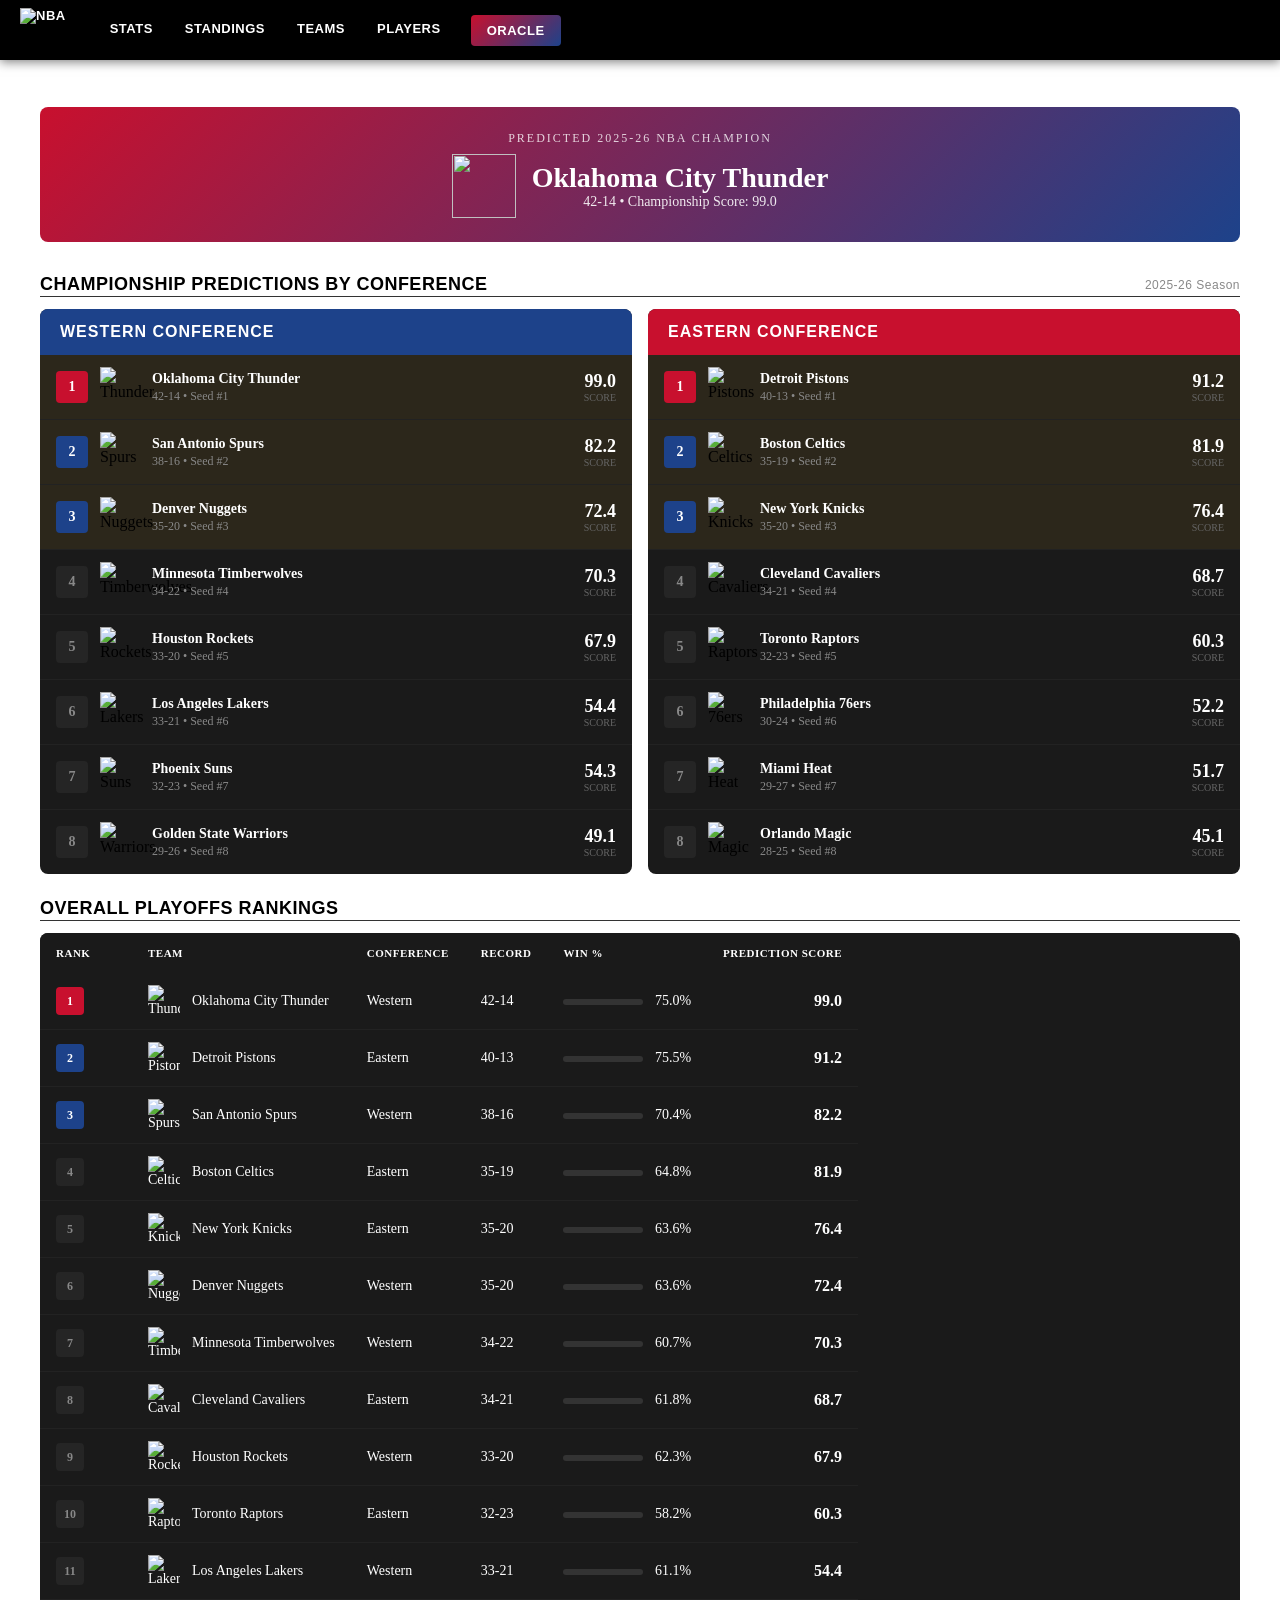
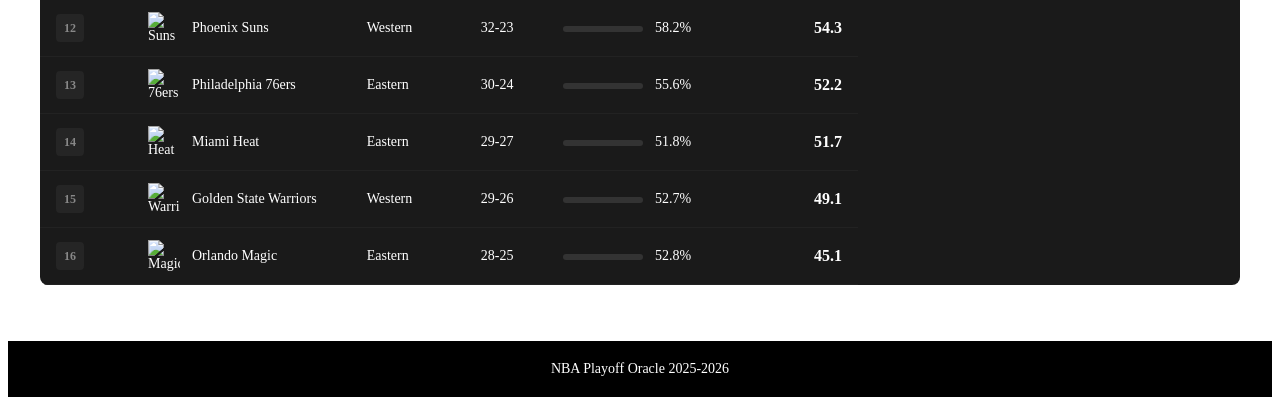
==== commit 05365ba9: "Update section titles in predictions.html for clarity" ====
--- a/predictions.html
+++ b/predictions.html
@@ -403,7 +403,7 @@
     </div>
 
     <!-- Overall Rankings Table -->
-    <div class="section-title">Overall Championship Rankings</div>
+    <div class="section-title">Overall Playoffs Rankings</div>
     <div class="StatsTableContainer">
         <table class="StatsTable">
             <thead>
@@ -413,7 +413,7 @@
                     <th>Conference</th>
                     <th>Record</th>
                     <th>Win %</th>
-                    <th style="text-align:right;">Championship Score</th>
+                    <th style="text-align:right;">Prediction Score</th>
                 </tr>
             </thead>
             <tbody id="rankings-body"></tbody>
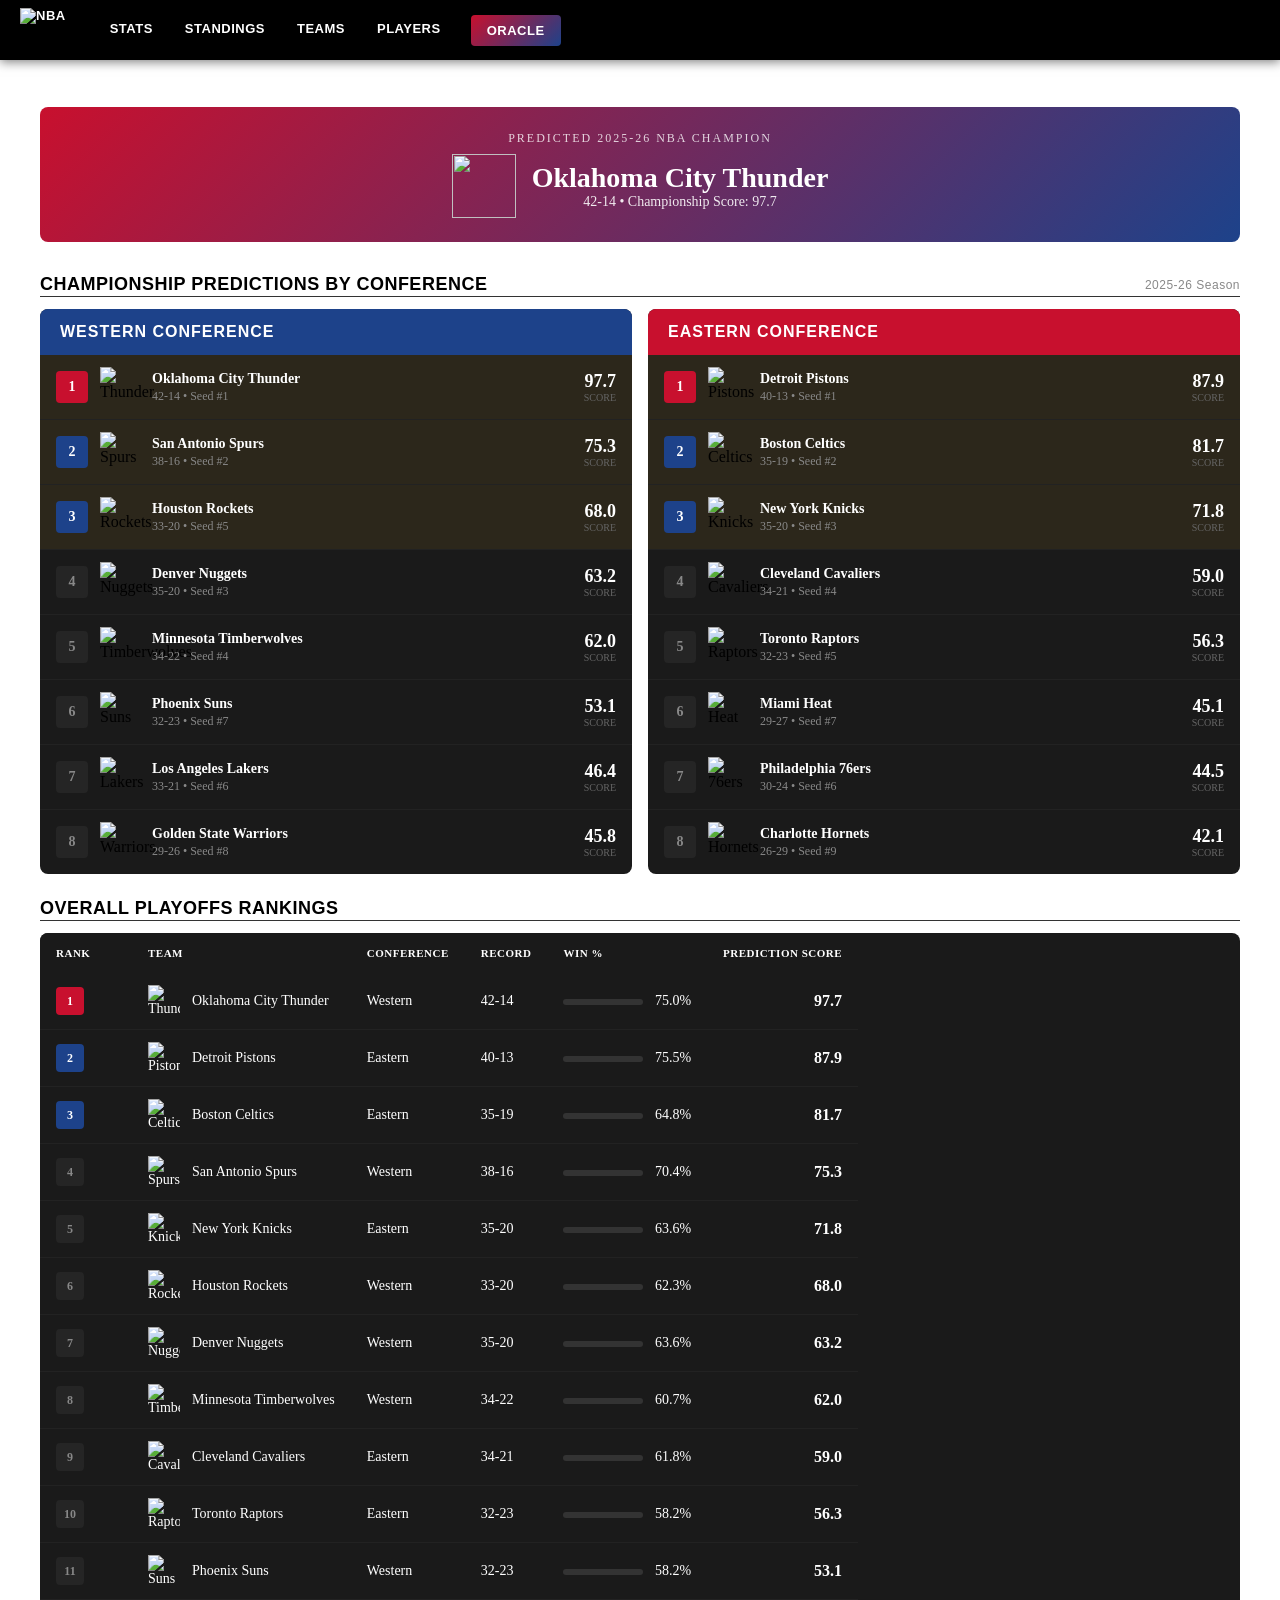
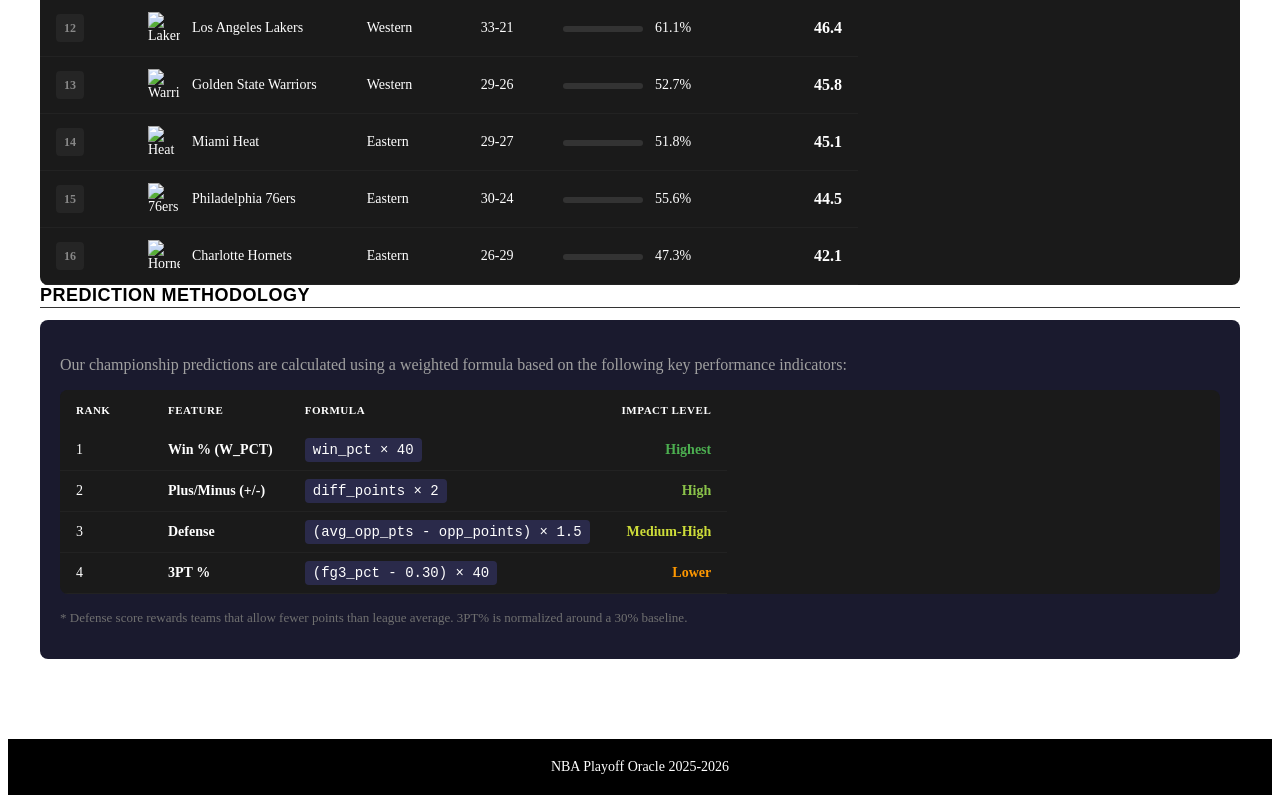
==== commit 971bde9f: "Add prediction methodology section to predictions page" ====
--- a/predictions.html
+++ b/predictions.html
@@ -420,6 +420,51 @@
         </table>
     </div>
 
+    <!-- Prediction Methodology Section -->
+    <div class="section-title">Prediction Methodology</div>
+    <div class="methodology-section" style="background: #1a1a2e; border-radius: 8px; padding: 20px; margin-bottom: 24px;">
+        <p style="color: #a0a0a0; margin-bottom: 16px;">Our championship predictions are calculated using a weighted formula based on the following key performance indicators:</p>
+        <div class="StatsTableContainer">
+            <table class="StatsTable">
+                <thead>
+                    <tr>
+                        <th style="width:60px;">Rank</th>
+                        <th>Feature</th>
+                        <th>Formula</th>
+                        <th style="text-align:right;">Impact Level</th>
+                    </tr>
+                </thead>
+                <tbody>
+                    <tr>
+                        <td><span class="rank-badge gold">1</span></td>
+                        <td><strong>Win % (W_PCT)</strong></td>
+                        <td><code style="background:#2a2a4a; padding:4px 8px; border-radius:4px;">win_pct × 40</code></td>
+                        <td style="text-align:right;"><span style="color:#4CAF50; font-weight:600;">Highest</span></td>
+                    </tr>
+                    <tr>
+                        <td><span class="rank-badge silver">2</span></td>
+                        <td><strong>Plus/Minus (+/-)</strong></td>
+                        <td><code style="background:#2a2a4a; padding:4px 8px; border-radius:4px;">diff_points × 2</code></td>
+                        <td style="text-align:right;"><span style="color:#8BC34A; font-weight:600;">High</span></td>
+                    </tr>
+                    <tr>
+                        <td><span class="rank-badge bronze">3</span></td>
+                        <td><strong>Defense</strong></td>
+                        <td><code style="background:#2a2a4a; padding:4px 8px; border-radius:4px;">(avg_opp_pts - opp_points) × 1.5</code></td>
+                        <td style="text-align:right;"><span style="color:#CDDC39; font-weight:600;">Medium-High</span></td>
+                    </tr>
+                    <tr>
+                        <td><span class="rank-badge regular">4</span></td>
+                        <td><strong>3PT %</strong></td>
+                        <td><code style="background:#2a2a4a; padding:4px 8px; border-radius:4px;">(fg3_pct - 0.30) × 40</code></td>
+                        <td style="text-align:right;"><span style="color:#FF9800; font-weight:600;">Lower</span></td>
+                    </tr>
+                </tbody>
+            </table>
+        </div>
+        <p style="color: #707070; margin-top: 16px; font-size: 13px;">* Defense score rewards teams that allow fewer points than league average. 3PT% is normalized around a 30% baseline.</p>
+    </div>
+
 </div>
 </main>
 
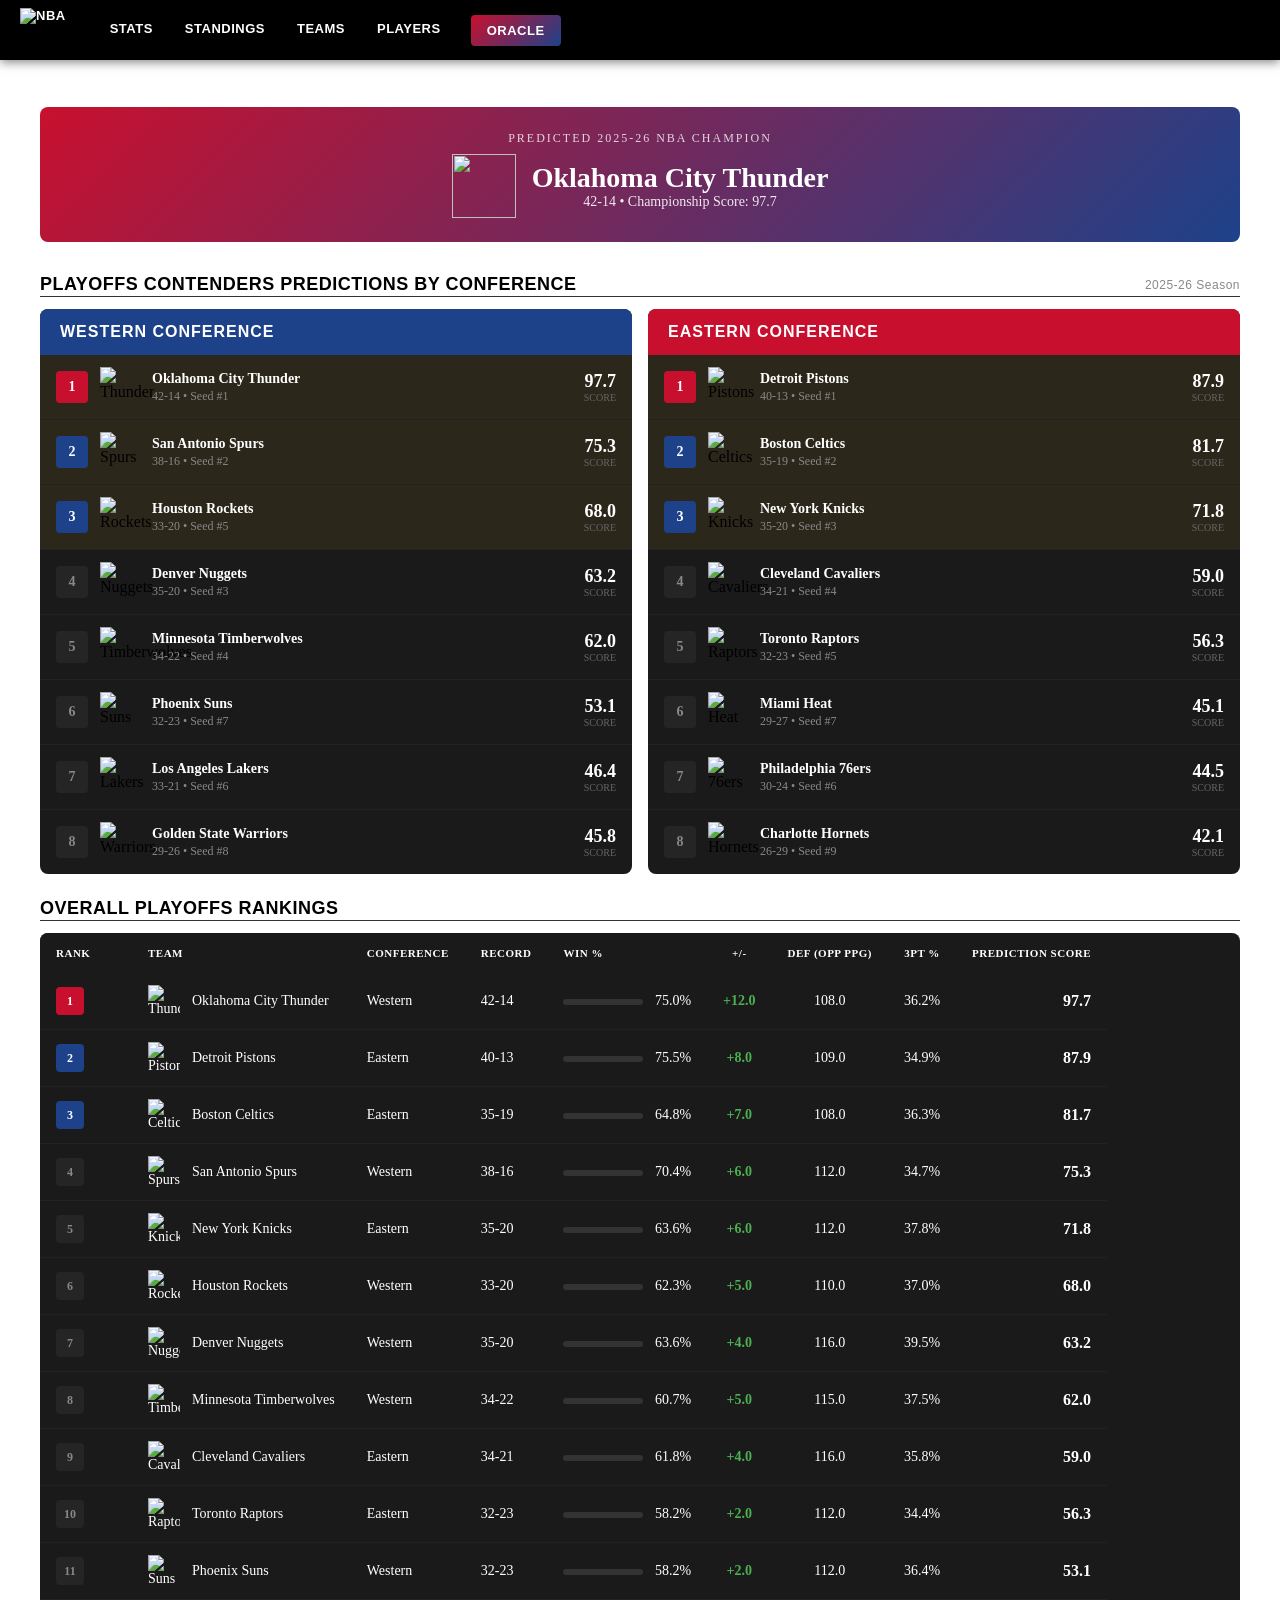
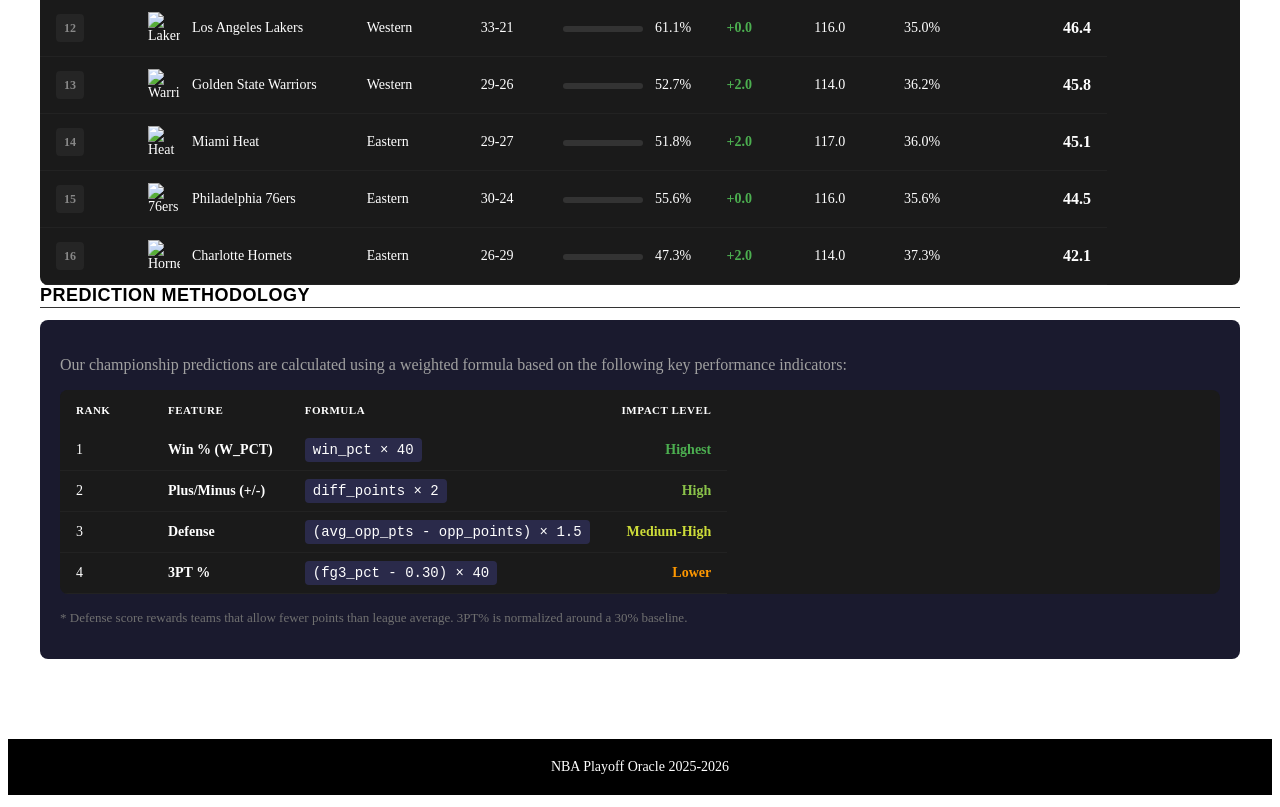
==== commit da60e5ad: "Add +/-, Defense, 3PT% columns to rankings table" ====
--- a/predictions.html
+++ b/predictions.html
@@ -368,7 +368,7 @@
     <div class="oracle-page-header-inner">
         <div class="oracle-header-left">
             <h1>Playoff Oracle</h1>
-            <p class="subtitle">Championship Predictions powered by Azure Machine Learning</p>
+            <p class="subtitle">Highest performing team powered by Azure Machine Learning</p>
         </div>
         <div class="oracle-subtitle">
             <div class="oracle-subtitle-item">Season: <span>2025-26</span></div>
@@ -384,7 +384,7 @@
 
     <!-- Conference Predictions -->
     <div class="section-title">
-        Championship Predictions by Conference
+        Playoffs Contenders Predictions by Conference
         <span class="season">2025-26 Season</span>
     </div>
     
@@ -413,6 +413,9 @@
                     <th>Conference</th>
                     <th>Record</th>
                     <th>Win %</th>
+                    <th style="text-align:center;">+/-</th>
+                    <th style="text-align:center;">DEF (OPP PPG)</th>
+                    <th style="text-align:center;">3PT %</th>
                     <th style="text-align:right;">Prediction Score</th>
                 </tr>
             </thead>
@@ -553,6 +556,10 @@
         const allProcessed = predictions.sort((a, b) => b.championship_score - a.championship_score);
         document.getElementById('rankings-body').innerHTML = allProcessed.slice(0, 16).map((team, i) => {
             const winPct = team.win_pct * 100;
+            const plusMinus = team.diff_points || 0;
+            const oppPpg = team.opp_points_pg || 0;
+            const fg3Pct = (team.fg3_pct || 0) * 100;
+            const plusMinusColor = plusMinus >= 0 ? '#4CAF50' : '#f44336';
             return `
             <tr>
                 <td><div class="team-rank ${getRankClass(i+1)}" style="width:28px;height:28px;font-size:12px;">${i+1}</div></td>
@@ -568,6 +575,9 @@
                     <span class="win-bar"><span class="win-bar-fill" style="width:${winPct}%"></span></span>
                     ${winPct.toFixed(1)}%
                 </td>
+                <td style="text-align:center;color:${plusMinusColor};font-weight:600;">${plusMinus >= 0 ? '+' : ''}${plusMinus.toFixed(1)}</td>
+                <td style="text-align:center;">${oppPpg.toFixed(1)}</td>
+                <td style="text-align:center;">${fg3Pct.toFixed(1)}%</td>
                 <td style="color:#fff;font-weight:700;font-size:16px;">${team.championship_score.toFixed(1)}</td>
             </tr>
         `}).join('');
